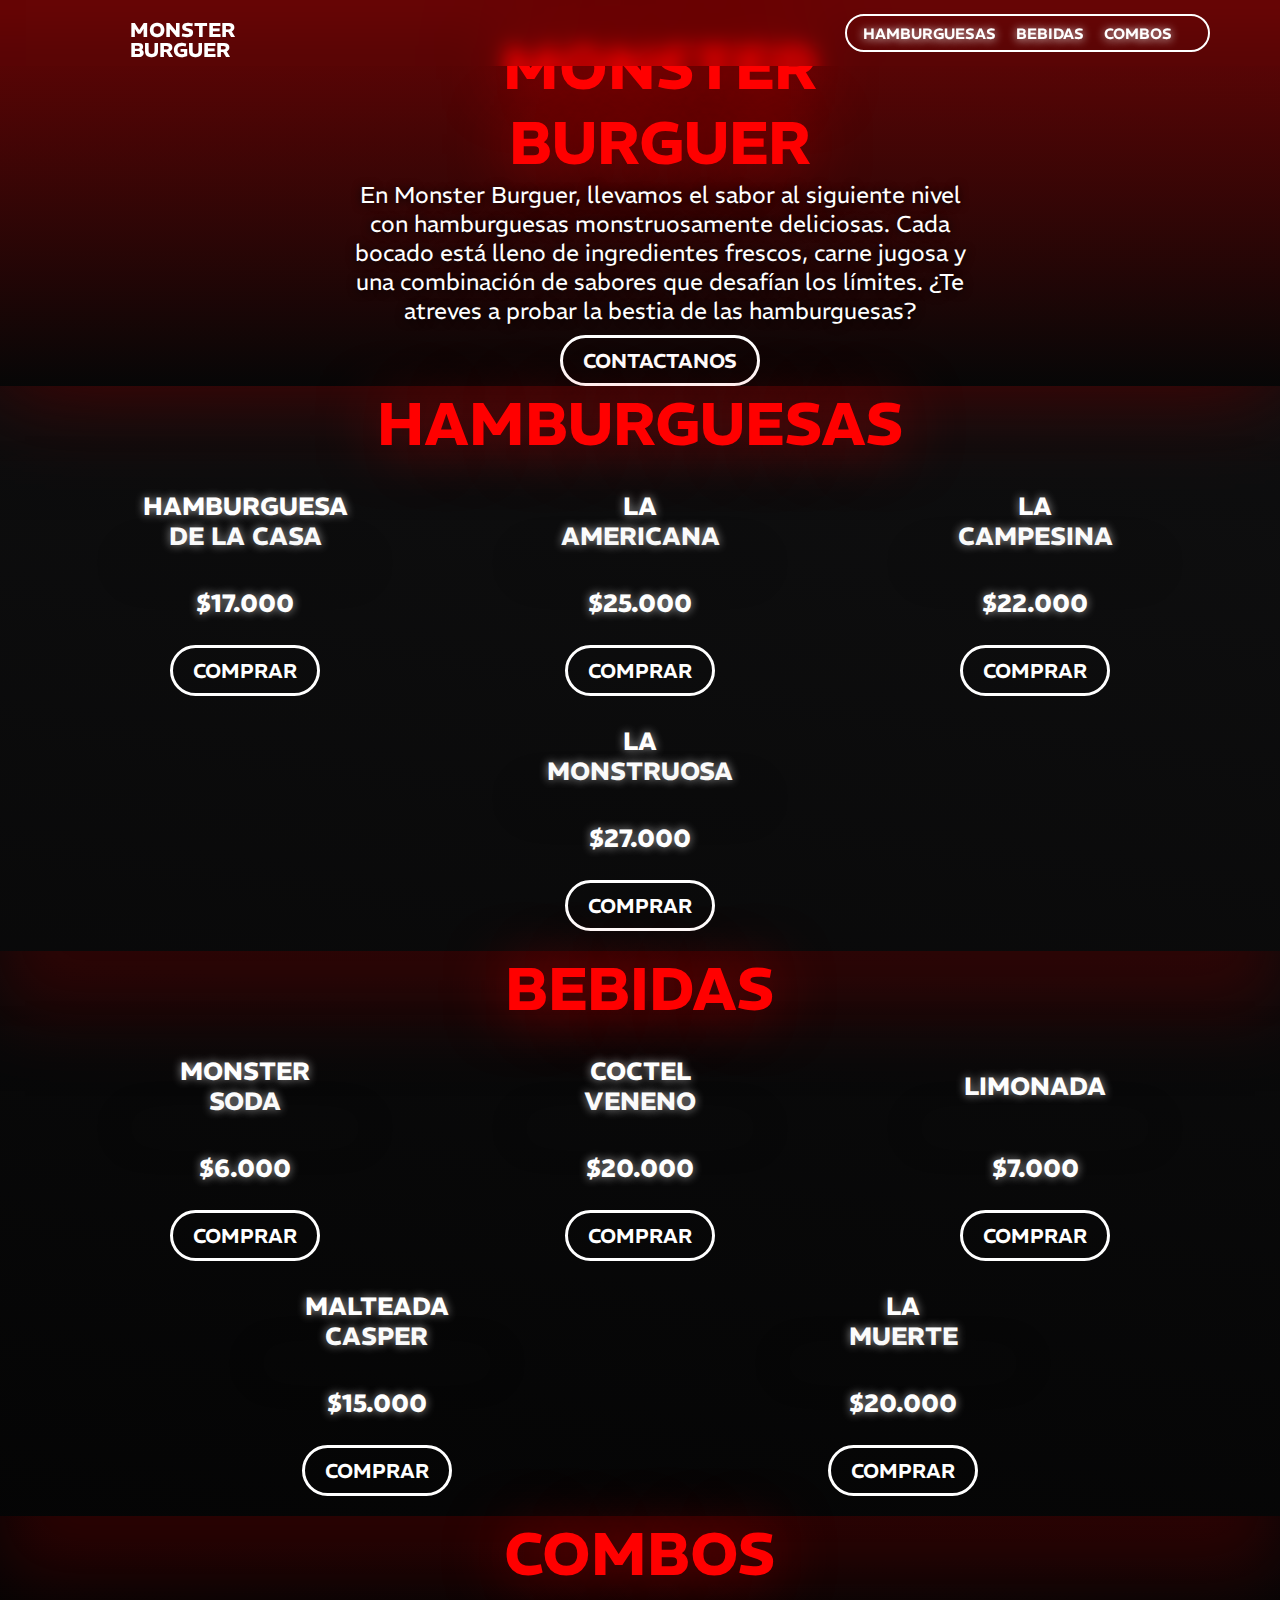
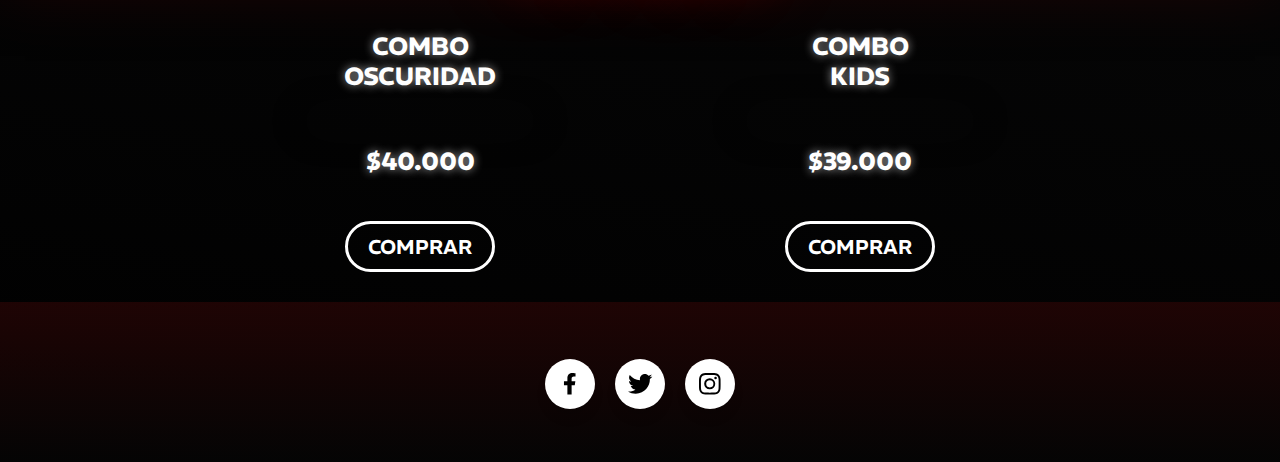
==== index.html @ de53c7fc "Add files via upload" ====
<!DOCTYPE html>
<html lang="es">
<head>
    <meta charset="UTF-8">
    <meta name="viewport" content="width=device-width, initial-scale=1.0">
    <title>Hamburguesas</title>
    <link rel="stylesheet" href="style.css">
    
    
</head>

<body>
    
    <header>
        <div class="barra-container">
            <img src="imagenes/LOGO VECTOR.png" alt="">
            <h1>MONSTER BURGUER</h1>
            <input type="checkbox" class="checkbox" id="menu">  
            
            <nav class="navbar">
                <div class="barra">
                    <ul>
                        <li><a href="#hamburguesas">HAMBURGUESAS</a></li>
                        <li><a href="#bebidas">BEBIDAS</a></li>
                        <li><a href="#combos">COMBOS</a></li>
                        <li><a href=""><link type="image/png" sizes="16x16" rel="icon" href=".../icons8-carrito de compras-win10-16.png"></a></li>
                    </ul>
                </div>
                
            </nav>
        </div>
        <div class="header-content">
          
            <div class="header-img">
                <img src="imagenes/RENOVADA SIN FONDO.png" alt="">

            </div>
            <div class="header-text">
                <h1 class="animate__animated animate__bounce"> MONSTER BURGUER</h1>
                <p>En Monster Burguer, llevamos el sabor al siguiente nivel con hamburguesas monstruosamente deliciosas. 
                    Cada bocado está lleno de ingredientes frescos, carne jugosa 
                    y una combinación de sabores que desafían los límites. ¿Te atreves a probar la bestia de las hamburguesas?</p>
                     <a href="formulario_compra.html"><button id="btn">CONTACTANOS</button></a>
                     
                     
            </div>
            
            </div>

            
        </div>
        
    </header>

    <section class="menu" id="hamburguesas">
        <div class="section-titulo">
                <h2>HAMBURGUESAS</h2>
        </div>      
        <div class="hamburguesa-container">
           
        <div class="hamburguesas-group">
            <h3>HAMBURGUESA DE LA CASA</h3>
                <img src="imagenes/HAMBURGUESA 1.png" alt="" id="hamburguesa_de_la_casa">
                <h3>$17.000</h3>

                    <a href="https://buy.stripe.com/test_eVa1464ozfow7aEfZ8" target="_blank">
                        <button id="btn">COMPRAR</button>
                    </a>
            </div>

            <div class="hamburguesas-group">
                <h3>LA AMERICANA</h3>
                <img src="imagenes/HAMBURGUESA 2.png" alt="" id="hambueguesa_la_americana">
                <h3>$25.000</h3>
                <a href="https://buy.stripe.com/test_bIY8wybR1eksgLecMM" target="_blank">
                    <button id="btn"
                >COMPRAR</button>
                </a>
                
                    
            
            </div>

            <div class="hamburguesas-group">
                <h3>LA CAMPESINA</h3>
                <img src="imagenes/HAMBURGUESA 3.png" alt="">
                <h3>$22.000</h3>

                <a href="https://buy.stripe.com/test_6oE28aaMXeks1QkeV3"  target="_blank">
                    <button id="btn">COMPRAR</button>
                </a>
            </div>

            <div class="hamburguesas-group">
                <h3>LA MONSTRUOSA</h3>
                <img src="imagenes/HAMBURGUESA 4.png" alt="">
                <h3>$27.000</h3>

                <a href="https://buy.stripe.com/test_6oE8wy2gr6S00MgbIQ"  target="_blank">
                    <button id="btn">COMPRAR</button>
                </a>
            </div>
        </div>
        <section class="menu" id="bebidas">
            <div class="section-titulo">
                <h2>BEBIDAS</h2>
            </div>  
            <div class="bebidas-container">
                <div class="bebidas-group">
                    <h3>MONSTER SODA</h3>
    
                    <img src="imagenes/BEBIDA 1.jpeg" alt="">
                    <h3>$6.000</h3>
                    <a href="https://buy.stripe.com/test_eVafZ0cV5gsA52w007" target="_blank">
                        <button id="btn">COMPRAR</button>
                    </a>
                </div>
                <div class="bebidas-group">
                    <h3>COCTEL VENENO</h3>
    
                    <img src="imagenes/BEBIDA 2.jpeg" alt="">
                    <h3>$20.000</h3>
                    <a href="https://buy.stripe.com/test_7sI5kmaMX6S0bqUfZ4"  target="_blank">
                        <button id="btn">COMPRAR</button>
                    </a>
                </div>
                <div class="bebidas-group">
                    <h3>LIMONADA</h3>
    
                    <img src="imagenes/BEBIDA 3.jpeg" alt="">
                    <h3>$7.000</h3>
                    <a href="https://buy.stripe.com/test_5kA9ACbR1fowgLe6ot"  target="_blank">
                        <button id="btn">COMPRAR</button>
                    </a>
                </div>
                <div class="bebidas-group">
                    <h3>MALTEADA CASPER</h3>
    
                    <img src="imagenes/BEBIDA 4.jpeg" alt="">
                    <h3>$15.000</h3>
                    <a href="https://buy.stripe.com/test_4gw6oqf3d0tCdz27sw" target="_blank">
                        <button id="btn">COMPRAR</button>
                    </a>
                </div>
                <div class="bebidas-group">
                    <h3>LA MUERTE</h3>
    
                    <img src="imagenes/BEBIDA 5.jpeg" alt="">
                    <h3>$20.000</h3>
                    <a href="https://buy.stripe.com/test_28o0024oz1xG9iM28b"  target="_blank">
                        <button id="btn">COMPRAR</button>
                    </a>
                </div>
                
            </div>

        </section>
          
        
    </section>
        <section class="menu" id="combos">
            <div class="section-titulo">
                <h2>COMBOS</h2>
            </div>  
            <div class="combos-container">
                <div class="combos-group">
                    <h3>COMBO OSCURIDAD</h3>
                    <img src="imagenes/COMBO 1.jpeg" alt="">
                    <h3>$40.000</h3>
                    
                    <a href="https://buy.stripe.com/test_14k6oq9ITdgo1Qk002" target="_blank">
                        <button id="btn">COMPRAR</button>
                    </a>
                </div>
                <div class="combos-group">
                    <h3>COMBO KIDS</h3>

                    <img src="imagenes/COMBO 2.jpeg" alt="">
                    <h3>$39.000</h3>
                    <a href="https://buy.stripe.com/test_3cs5km3kv90852wfYZ" target="_blank">
                        <button id="btn"
                        >COMPRAR</button>
                    </a>
                </div>
                

            </div>

        </section>
        <footer><ul class="wrapper">
            <li class="icon facebook">
              <span class="tooltip">Facebook</span>
              <svg
                viewBox="0 0 320 512"
                height="1.2em"
                fill="currentColor"
                xmlns="http://www.w3.org/2000/svg"
              >
                <path
                  d="M279.14 288l14.22-92.66h-88.91v-60.13c0-25.35 12.42-50.06 52.24-50.06h40.42V6.26S260.43 0 225.36 0c-73.22 0-121.08 44.38-121.08 124.72v70.62H22.89V288h81.39v224h100.17V288z"
                ></path>
              </svg>
            </li>
            <li class="icon twitter">
              <span class="tooltip">Twitter</span>
              <svg
                height="1.8em"
                fill="currentColor"
                viewBox="0 0 48 48"
                xmlns="http://www.w3.org/2000/svg"
                class="twitter"
              >
                <path
                  d="M42,12.429c-1.323,0.586-2.746,0.977-4.247,1.162c1.526-0.906,2.7-2.351,3.251-4.058c-1.428,0.837-3.01,1.452-4.693,1.776C34.967,9.884,33.05,9,30.926,9c-4.08,0-7.387,3.278-7.387,7.32c0,0.572,0.067,1.129,0.193,1.67c-6.138-0.308-11.582-3.226-15.224-7.654c-0.64,1.082-1,2.349-1,3.686c0,2.541,1.301,4.778,3.285,6.096c-1.211-0.037-2.351-0.374-3.349-0.914c0,0.022,0,0.055,0,0.086c0,3.551,2.547,6.508,5.923,7.181c-0.617,0.169-1.269,0.263-1.941,0.263c-0.477,0-0.942-0.054-1.392-0.135c0.94,2.902,3.667,5.023,6.898,5.086c-2.528,1.96-5.712,3.134-9.174,3.134c-0.598,0-1.183-0.034-1.761-0.104C9.268,36.786,13.152,38,17.321,38c13.585,0,21.017-11.156,21.017-20.834c0-0.317-0.01-0.633-0.025-0.945C39.763,15.197,41.013,13.905,42,12.429"
                ></path>
              </svg>
            </li>
            <li class="icon instagram">
              <span class="tooltip">Instagram</span>
              <svg
                xmlns="http://www.w3.org/2000/svg"
                height="1.2em"
                fill="currentColor"
                class="bi bi-instagram"
                viewBox="0 0 16 16"
              >
                <path
                  d="M8 0C5.829 0 5.556.01 4.703.048 3.85.088 3.269.222 2.76.42a3.917 3.917 0 0 0-1.417.923A3.927 3.927 0 0 0 .42 2.76C.222 3.268.087 3.85.048 4.7.01 5.555 0 5.827 0 8.001c0 2.172.01 2.444.048 3.297.04.852.174 1.433.372 1.942.205.526.478.972.923 1.417.444.445.89.719 1.416.923.51.198 1.09.333 1.942.372C5.555 15.99 5.827 16 8 16s2.444-.01 3.298-.048c.851-.04 1.434-.174 1.943-.372a3.916 3.916 0 0 0 1.416-.923c.445-.445.718-.891.923-1.417.197-.509.332-1.09.372-1.942C15.99 10.445 16 10.173 16 8s-.01-2.445-.048-3.299c-.04-.851-.175-1.433-.372-1.941a3.926 3.926 0 0 0-.923-1.417A3.911 3.911 0 0 0 13.24.42c-.51-.198-1.092-.333-1.943-.372C10.443.01 10.172 0 7.998 0h.003zm-.717 1.442h.718c2.136 0 2.389.007 3.232.046.78.035 1.204.166 1.486.275.373.145.64.319.92.599.28.28.453.546.598.92.11.281.24.705.275 1.485.039.843.047 1.096.047 3.231s-.008 2.389-.047 3.232c-.035.78-.166 1.203-.275 1.485a2.47 2.47 0 0 1-.599.919c-.28.28-.546.453-.92.598-.28.11-.704.24-1.485.276-.843.038-1.096.047-3.232.047s-2.39-.009-3.233-.047c-.78-.036-1.203-.166-1.485-.276a2.478 2.478 0 0 1-.92-.598 2.48 2.48 0 0 1-.6-.92c-.109-.281-.24-.705-.275-1.485-.038-.843-.046-1.096-.046-3.233 0-2.136.008-2.388.046-3.231.036-.78.166-1.204.276-1.486.145-.373.319-.64.599-.92.28-.28.546-.453.92-.598.282-.11.705-.24 1.485-.276.738-.034 1.024-.044 2.515-.045v.002zm4.988 1.328a.96.96 0 1 0 0 1.92.96.96 0 0 0 0-1.92zm-4.27 1.122a4.109 4.109 0 1 0 0 8.217 4.109 4.109 0 0 0 0-8.217zm0 1.441a2.667 2.667 0 1 1 0 5.334 2.667 2.667 0 0 1 0-5.334z"
                ></path>
              </svg>
            </li>
          </ul>
          
</body>
</html>
---- style.css ----
@import url('https://fonts.googleapis.com/css2?family=REM:ital,wght@0,100..900;1,100..900&display=swap');
html{
    scroll-behavior: smooth;
}
*{
    margin: 0;
    padding: 0;
    box-sizing: border-box;
    text-decoration: none;
    list-style: none;
}
body{

    width: 100%;
    overflow-x: hidden;
    font-optical-sizing: auto;
    font-weight: 600;

    font-family: "REM", serif;
    font-optical-sizing: auto;
    font-style: normal;   
    background: -webkit-linear-gradient(8deg, #000000,#060607);background: linear-gradient(8deg, #000000,#121213);
    
}

body::-webkit-scrollbar{
    width: 6px;     /* Tamaño del scroll en vertical */
    height: 3px;
    background-color: rgb(7, 7, 7);
    
    margin-left: 20px;
    
    
      /* Ocultar scroll */
}
body::-webkit-scrollbar-button{
    height: 70px;
}

body::-webkit-scrollbar-thumb{
    
    background-color: rgb(241, 0, 0);
    border-radius: 20px;
    height: 10px;
    
    box-shadow: 1px 1px 20px rgb(0, 0, 0);
}
section{
    width: 100%;
}
h3{
    text-shadow: rgba(255, 255, 255, 0.63) 0px 0px 10px;

    border-radius: 30px;
    height: 60px;
    display: flex;
    justify-content: center;
    align-items: center;
    text-align: center;
    min-height: 80px; /* Ajusta según necesidad */
    line-height: 1.2;
    white-space: pre-line;
   margin-bottom: 20px;
    text-align: center;
    color: #ffffff;
    font-size: 25px;

}
p{  
    font-weight: 360;
    text-align: center;
    color: white;
}
a{
    text-decoration: none;
    color: #F20C0C;
}
.checkbox{
    display: none;
}
.barra-container{
    backdrop-filter: blur(10px);
    padding-left: 70px;
    margin-bottom: 10px;
    display: flex;
    position: fixed;
    width: 100%;
    height: 66px;
}
.barra-container h1{
    font-size: 20px;
    line-height: 1.0;
    gap: 20px;
    padding-top: 20px;
    padding-left: 10px;
    color: rgb(255, 255, 255);
}

.barra-container img {
    color: white;
    margin-top: 10px;
    padding-left: 50px;
    height: 56px;
    width: auto;
}
.barra li:hover,
:focus {
  color: #ffffff;
  background: #ff0022;
  box-shadow: 0 0 5px #ff0000, 0 0 20px #ff0000, 0 0 20px #c90101,
    0 0 100px #a50000;
}
.navbar{
    padding-left: 50px;
    padding-right: 70px;
    display: flex;
    justify-content: flex-end;
    align-items: center;
    width: 100%;
}
.barra ul {
    padding: 7px 16px;
    border: #ffffff 2px solid;
    border-radius: 70px;
    

    display: flex;
    gap: 20px;
}

.barra ul li {
    
    list-style: none;
}


.barra ul li a {
    text-shadow: #f0eeee 0px 1px 10px;
    color: white;
    text-decoration: none;
    font-size: 15px;
}

#barra {
    display: none;
}


.header-content img{
    margin-top: 20px;
    filter: drop-shadow(0 0 20px #000000);
    height: 500px;
}
.header-content{
    padding: 0px 20px;
    box-shadow: 0 0 90px 0 #520101;
    background-image:linear-gradient(
        rgba(134, 0, 0, 0.74),
        rgba(5, 5, 5, 0.856)), url(imagenes/pexels-jonathanborba-2983101.jpg);
    background-size:cover;
    background-repeat: no-repeat;
   
    display: flex;
    justify-content: center;
    align-items: center;

}
.header-text{
    margin-top: 30px;
    text-align: center;
    width: 50%;
    margin-left: px;
}
.header-img{
    
    padding: 20px;
}
.header-text h1{
    padding: 0px 10px;
    text-shadow: #ff00008c 0px 1px 60px;
    color: #ff0000;
    font-size: 60px;
}
.header-text p{
    text-shadow: #000000 0px 1px 10px;
    padding-bottom: 10px;
    font-size: 23px;
}

button {
    
    font-family: "REM", serif;
    font-weight: 600;

    text-decoration: none;
    padding: 10px 20px;
    text-transform: uppercase;
    border-radius: 60px;
    font-size: 20px;
    color: #ffffff;
    background: transparent;
    cursor: pointer;
    box-shadow: transparent;
    border: 3px solid #ffffff;
    transition: 0.5s ease;
    user-select: none;
  }
  
  #btn:hover,
  :focus {
    color: #ffffff;
    background: #ff0022;
    border: 3px solid #ee1f1f;
    box-shadow: 0 0 5px #ff0000, 0 0 20px #ff0000, 0 0 20px #c90101,
      0 0 100px #a50000;
  }
.section-titulo{
    display: flex;
    justify-content: center;
    align-items: center;
}
.section-titulo h2{
    text-shadow: #ff00008c 0px 1px 60px;
    color: #ff0000;    
    font-size: 60px;
}
.hamburguesa-container {
    flex-wrap: wrap; 
    justify-content: center; 
    box-shadow: 0 60px 70px  #5201017c;
    justify-content: space-evenly;
    padding: 10px;
    align-items: center;
    display: flex;
    margin: (0 2px 7px rgb(255, 23, 23));
}


.hamburguesa-nombre{
    display: block;
}
.hamburguesas-group{

    width: 20px;
    height: auto;
    padding: 10px 150px;
    margin-left: 10px;
    margin-right: 10px;
    border-radius: 10px;
    display: flex;
    flex-direction: column;
    align-items: center;
    justify-content: space-between;
}
.hamburguesas-group h3{
    text-align: center;
    color: white;
    margin-bottom: 2px;
}
.hamburguesas-group img{
    border-radius: 20px;
    box-shadow: #000000 0px 0px 40px 1px;
    border: #000000;
    width: 230px;
    height: auto;
}
.bebidas-group{
    
    width: 20px;
    height: auto;
    padding: 10px 150px;
    margin-left: 10px;
    margin-right: 10px;
    border-radius: 10px;
    display: flex;
    flex-direction: column;
    align-items: center;
    justify-content: space-between;
}
.bebidas-container{
    
    flex-wrap: wrap; 
    justify-content: center; 
    box-shadow: 0 60px 70px  #5201017c;
    justify-content: space-evenly;
    padding: 10px;
    align-items: center;
    display: flex;
    margin: (0 2px 7px rgb(255, 23, 23));
}


.bebidas-group img{
    border-radius: 20px;
    box-shadow: #252527 0px 0px 40px 1px;
    border: #000000;
    width: 230px;
    height: auto;


}
.bebidas-group h3{
    text-align: center;
    color: white;
    margin-bottom: 2px;
    
    
}
.combos-container{
    flex-wrap: wrap; 
    justify-content: center; 
    padding-top: 20px;
    display: flex;
    align-items: center;
    justify-content: space-evenly;
    margin: (0 2px 7px black);
}
.combos-group{
    width: 20px;
    height: auto;
    padding: 10px 10px;
    margin-left: 10px;
    margin-right: 10px;
    border-radius: 10px;
    display: flex;
    flex-direction: column;
    align-items: center;
    justify-content: space-between;
}
.combos-group img{
    border-radius: 20px;
    box-shadow: #252527 0px 0px 40px 1px;
    border: #000000;
    width: 230px;
    height: auto;
    
}
footer
{   width: auto;
    background-image:linear-gradient(
        rgba(41, 5, 5, 0.74),
        rgba(5, 5, 5, 0.856)), url(imagenes/pexels-jonathanborba-2983101.jpg) ;

    background-size: cover;
    background-position-y: 29%;
    
    
    padding: 20px;
    text-align: center;
    font-size: 20px;
    margin-top: 20px;
}
/* From Uiverse.io by david-mohseni */ 
.wrapper {
    align-items: center;
    display: inline-flex;
    list-style: none;
    height: 120px;
    width: 100%;
    padding-top: 4px;
    font-family: "Poppins", sans-serif;
    justify-content: center;
  }
  
  .wrapper .icon {
    position: relative;
    background: #fff;
    border-radius: 50%;
    margin: 10px;
    width: 50px;
    height: 50px;
    font-size: 18px;
    display: flex;
    justify-content: center;
    align-items: center;
    flex-direction: column;
    box-shadow: 0 10px 10px rgba(0, 0, 0, 0.1);
    cursor: pointer;
    transition: all 0.2s cubic-bezier(0.68, -0.55, 0.265, 1.55);
  }
  
  .wrapper .tooltip {
    position: absolute;
    top: 0;
    font-size: 14px;
    background: #fff;
    color: #fff;
    padding: 5px 8px;
    border-radius: 5px;
    box-shadow: 0 10px 10px rgba(0, 0, 0, 0.1);
    opacity: 0;
    pointer-events: none;
    transition: all 0.3s cubic-bezier(0.68, -0.55, 0.265, 1.55);
  }
  
  .wrapper .tooltip::before {
    position: absolute;
    content: "";
    height: 8px;
    width: 8px;
    background: #fff;
    bottom: -3px;
    left: 50%;
    transform: translate(-50%) rotate(45deg);
    transition: all 0.3s cubic-bezier(0.68, -0.55, 0.265, 1.55);
  }
  
  .wrapper .icon:hover .tooltip {
    top: -45px;
    opacity: 1;
    visibility: visible;
    pointer-events: auto;
  }
  
  .wrapper .icon:hover span,
  .wrapper .icon:hover .tooltip {
    text-shadow: 0px -1px 0px rgba(0, 0, 0, 0.1);
  }
  
  .wrapper .facebook:hover,
  .wrapper .facebook:hover .tooltip,
  .wrapper .facebook:hover .tooltip::before {
    background: #1877f2;
    color: #fff;
  }
  
  .wrapper .twitter:hover,
  .wrapper .twitter:hover .tooltip,
  .wrapper .twitter:hover .tooltip::before {
    background: #1da1f2;
    color: #fff;
  }
  
  .wrapper .instagram:hover,
  .wrapper .instagram:hover .tooltip,
  .wrapper .instagram:hover .tooltip::before {
    background: #e4405f;
    color: #fff;
  }
  /*RESPOSIVE*/
  @media (max-width: 600px) {
    .header-content{
        display: flex;
    }
    .header-text{
        width: 100%;
    }
    .header-content img{
        height: 270px;
    }
    .header-text h1{

        font-size: 35px;
    }
    .header-text p{
        display: none;
        font-size: 15px;
    }
    .hamburguesas-group img{
        width: 150px;
    }
    .bebidas-group img{
        width: 150px;
    }
    .combos-group img{
        width: 150px;
    }
  }
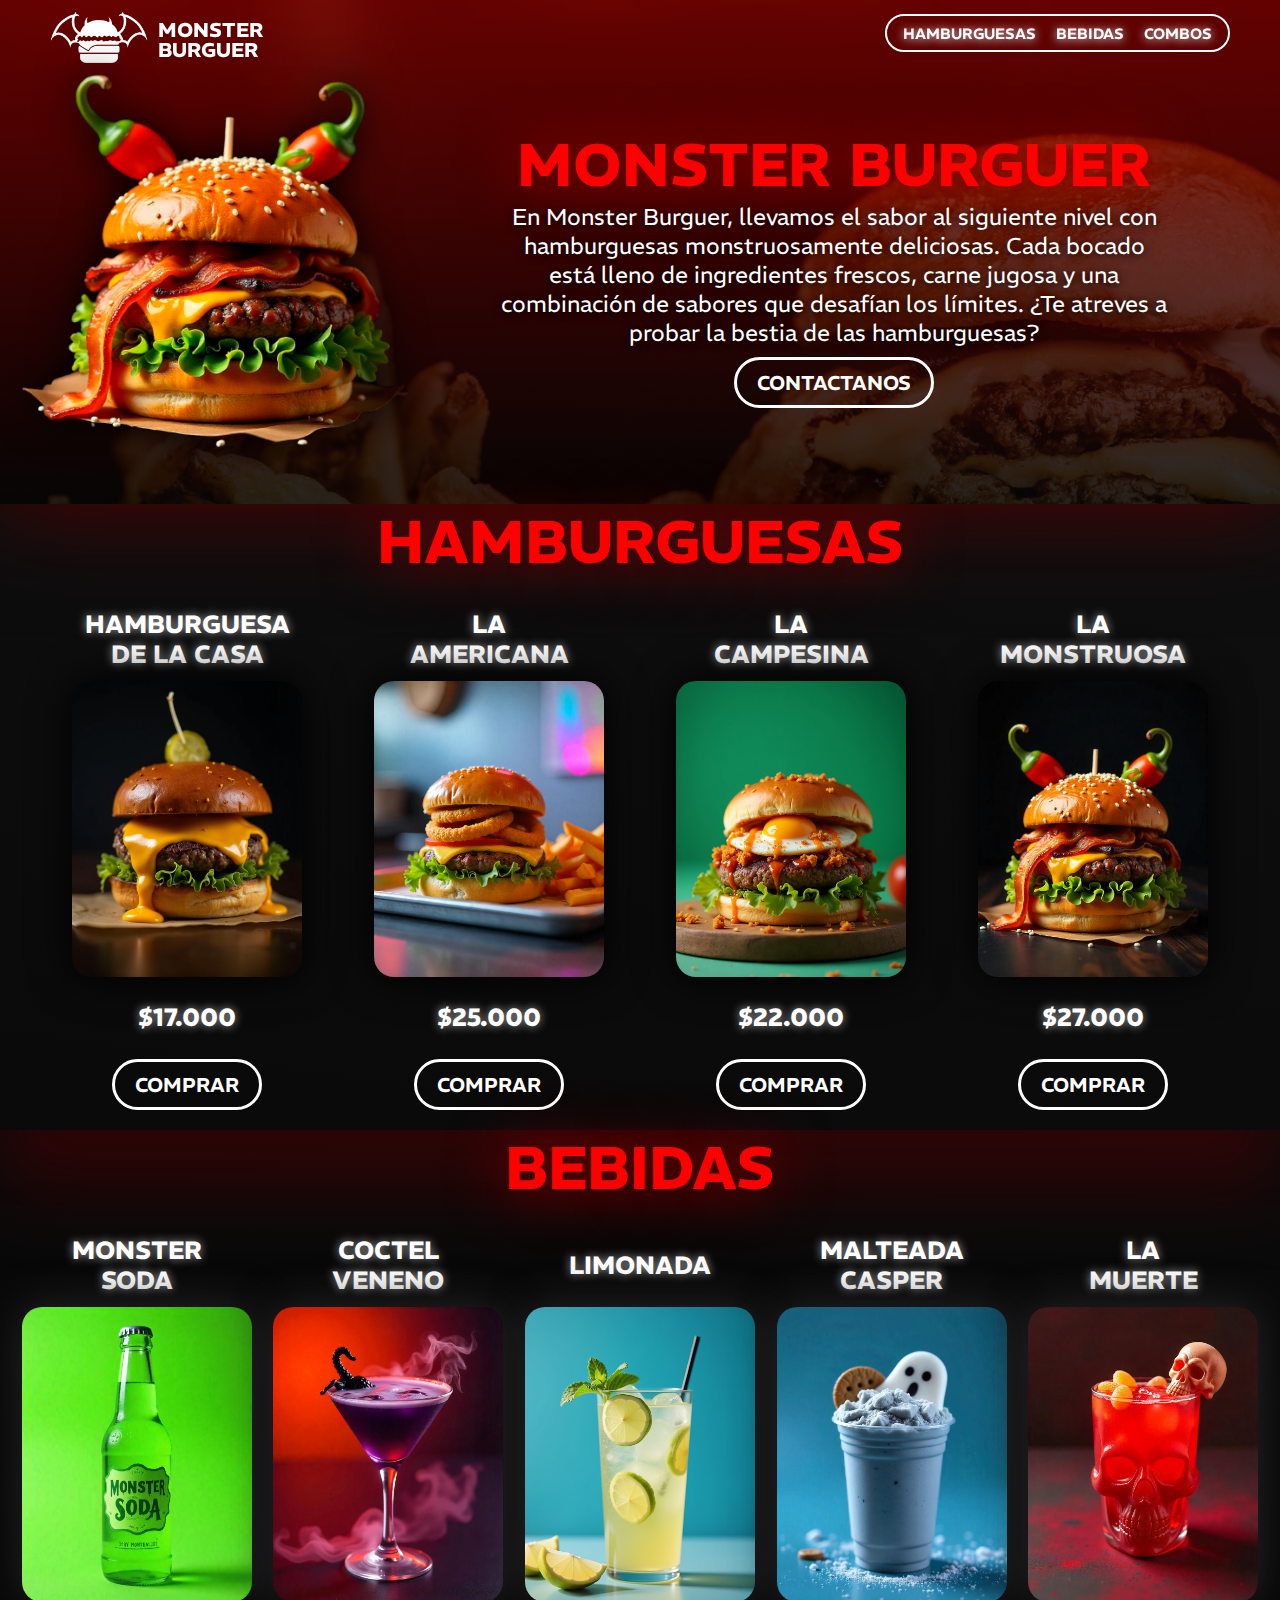
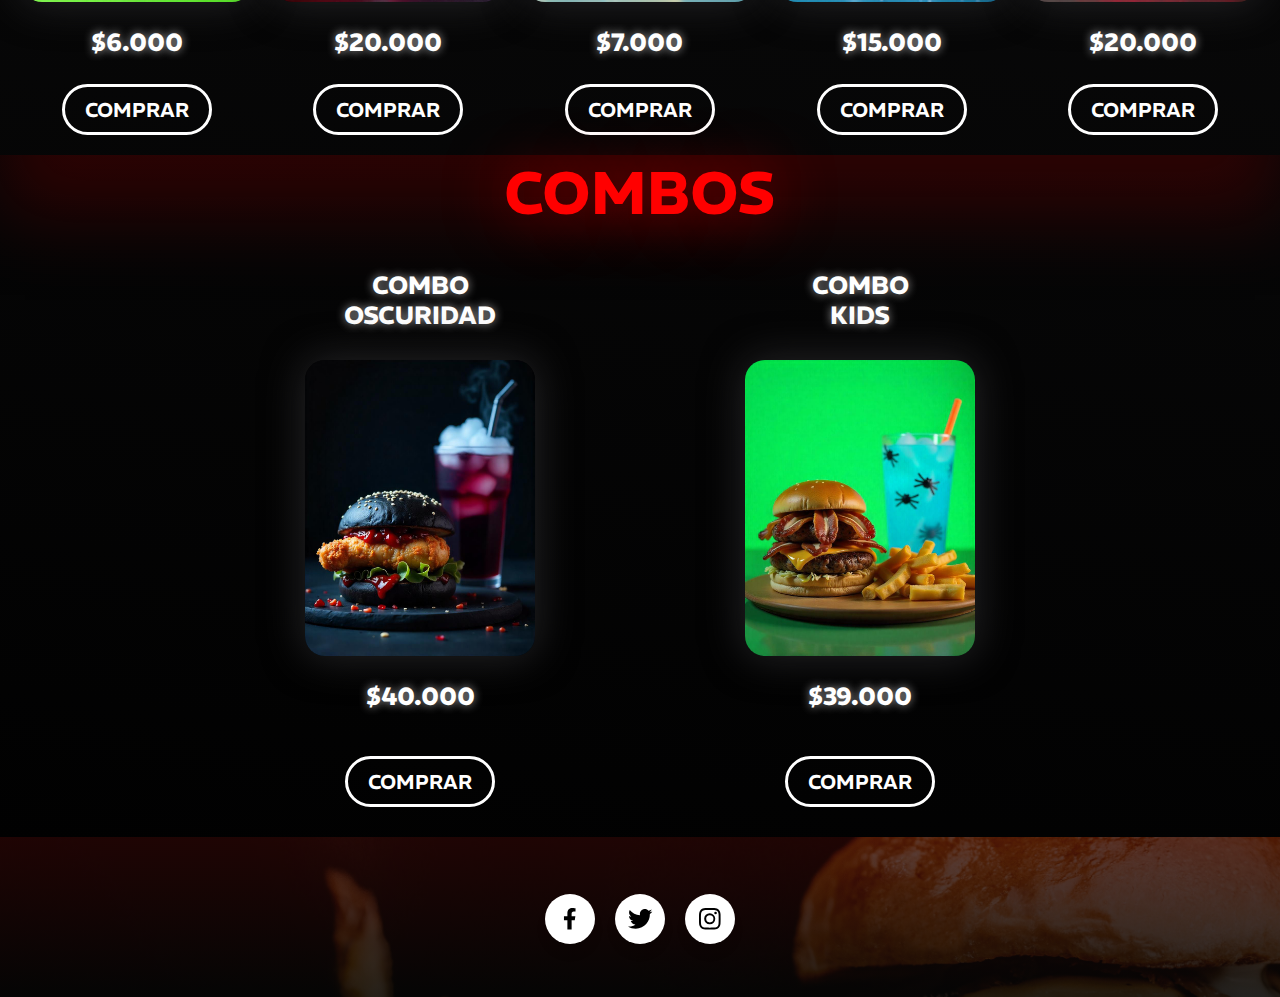
==== commit 3000f085: "Add files via upload" ====
--- a/index.html
+++ b/index.html
@@ -13,9 +13,12 @@
     
     <header>
         <div class="barra-container">
-            <img src="imagenes/LOGO VECTOR.png" alt="">
-            <h1>MONSTER BURGUER</h1>
+            <div class="logo">
+                <img src="imagenes/LOGO VECTOR.png" alt="">
+            <h1>MONSTER <br> BURGUER</h1>
             <input type="checkbox" class="checkbox" id="menu">  
+            </div>
+            
             
             <nav class="navbar">
                 <div class="barra">
@@ -23,7 +26,6 @@
                         <li><a href="#hamburguesas">HAMBURGUESAS</a></li>
                         <li><a href="#bebidas">BEBIDAS</a></li>
                         <li><a href="#combos">COMBOS</a></li>
-                        <li><a href=""><link type="image/png" sizes="16x16" rel="icon" href=".../icons8-carrito de compras-win10-16.png"></a></li>
                     </ul>
                 </div>
                 
--- a/style.css
+++ b/style.css
@@ -1,6 +1,8 @@
 
 @import url('https://fonts.googleapis.com/css2?family=REM:ital,wght@0,100..900;1,100..900&display=swap');
 html{
+    max-width: 100%;
+    overflow-x: hidden;
     scroll-behavior: smooth;
 }
 *{
@@ -12,6 +14,7 @@
 }
 body{
 
+
     width: 100%;
     overflow-x: hidden;
     font-optical-sizing: auto;
@@ -80,8 +83,10 @@
     display: none;
 }
 .barra-container{
+    align-items: center;
+    justify-content: space-between;
     backdrop-filter: blur(10px);
-    padding-left: 70px;
+    padding: 0px 50px;
     margin-bottom: 10px;
     display: flex;
     position: fixed;
@@ -100,7 +105,6 @@
 .barra-container img {
     color: white;
     margin-top: 10px;
-    padding-left: 50px;
     height: 56px;
     width: auto;
 }
@@ -112,12 +116,9 @@
     0 0 100px #a50000;
 }
 .navbar{
-    padding-left: 50px;
-    padding-right: 70px;
-    display: flex;
     justify-content: flex-end;
-    align-items: center;
-    width: 100%;
+    display: flex;
+    align-items: center;
 }
 .barra ul {
     padding: 7px 16px;
@@ -148,7 +149,7 @@
 
 
 .header-content img{
-    margin-top: 20px;
+    margin-top: 0px;
     filter: drop-shadow(0 0 20px #000000);
     height: 500px;
 }
@@ -169,20 +170,17 @@
 .header-text{
     margin-top: 30px;
     text-align: center;
-    width: 50%;
-    margin-left: px;
-}
-.header-img{
-    
-    padding: 20px;
-}
+}
+
 .header-text h1{
-    padding: 0px 10px;
+    justify-content: center;
+    display: flex;
     text-shadow: #ff00008c 0px 1px 60px;
     color: #ff0000;
     font-size: 60px;
 }
 .header-text p{
+    padding: 0px 90px;
     text-shadow: #000000 0px 1px 10px;
     padding-bottom: 10px;
     font-size: 23px;
@@ -242,9 +240,8 @@
 }
 .hamburguesas-group{
 
-    width: 20px;
-    height: auto;
-    padding: 10px 150px;
+    height: auto;
+    margin: 10px 50px;
     margin-left: 10px;
     margin-right: 10px;
     border-radius: 10px;
@@ -254,6 +251,7 @@
     justify-content: space-between;
 }
 .hamburguesas-group h3{
+    width: 20px;
     text-align: center;
     color: white;
     margin-bottom: 2px;
@@ -267,9 +265,8 @@
 }
 .bebidas-group{
     
-    width: 20px;
-    height: auto;
-    padding: 10px 150px;
+    height: auto;
+    margin: 10px 50px;
     margin-left: 10px;
     margin-right: 10px;
     border-radius: 10px;
@@ -301,6 +298,8 @@
 
 }
 .bebidas-group h3{
+    width: 20px;
+
     text-align: center;
     color: white;
     margin-bottom: 2px;
@@ -438,8 +437,30 @@
     background: #e4405f;
     color: #fff;
   }
+  .logo{
+    display: flex;
+  }
   /*RESPOSIVE*/
   @media (max-width: 600px) {
+    .logo{
+        visibility: hidden;
+        display: none;
+    }
+    .barra-container{
+        justify-content: center;
+    }
+    
+    
+    
+       
+   
+    
+    .section-titulo h2{
+        font-size: 26px;
+    }
+    h3{
+        font-size: 20px;
+    }
     .header-content{
         display: flex;
     }
@@ -447,16 +468,17 @@
         width: 100%;
     }
     .header-content img{
-        height: 270px;
+        height: 180px;
     }
     .header-text h1{
 
-        font-size: 35px;
+        font-size: 25px;
     }
     .header-text p{
-        display: none;
-        font-size: 15px;
-    }
+        padding: 0px 1px;
+        font-size: 10px;
+    }
+    
     .hamburguesas-group img{
         width: 150px;
     }
@@ -466,6 +488,11 @@
     .combos-group img{
         width: 150px;
     }
+    button{
+        font-size: 15px;
+        padding: 5px 10px;
+    }
+   
   } 
 
 
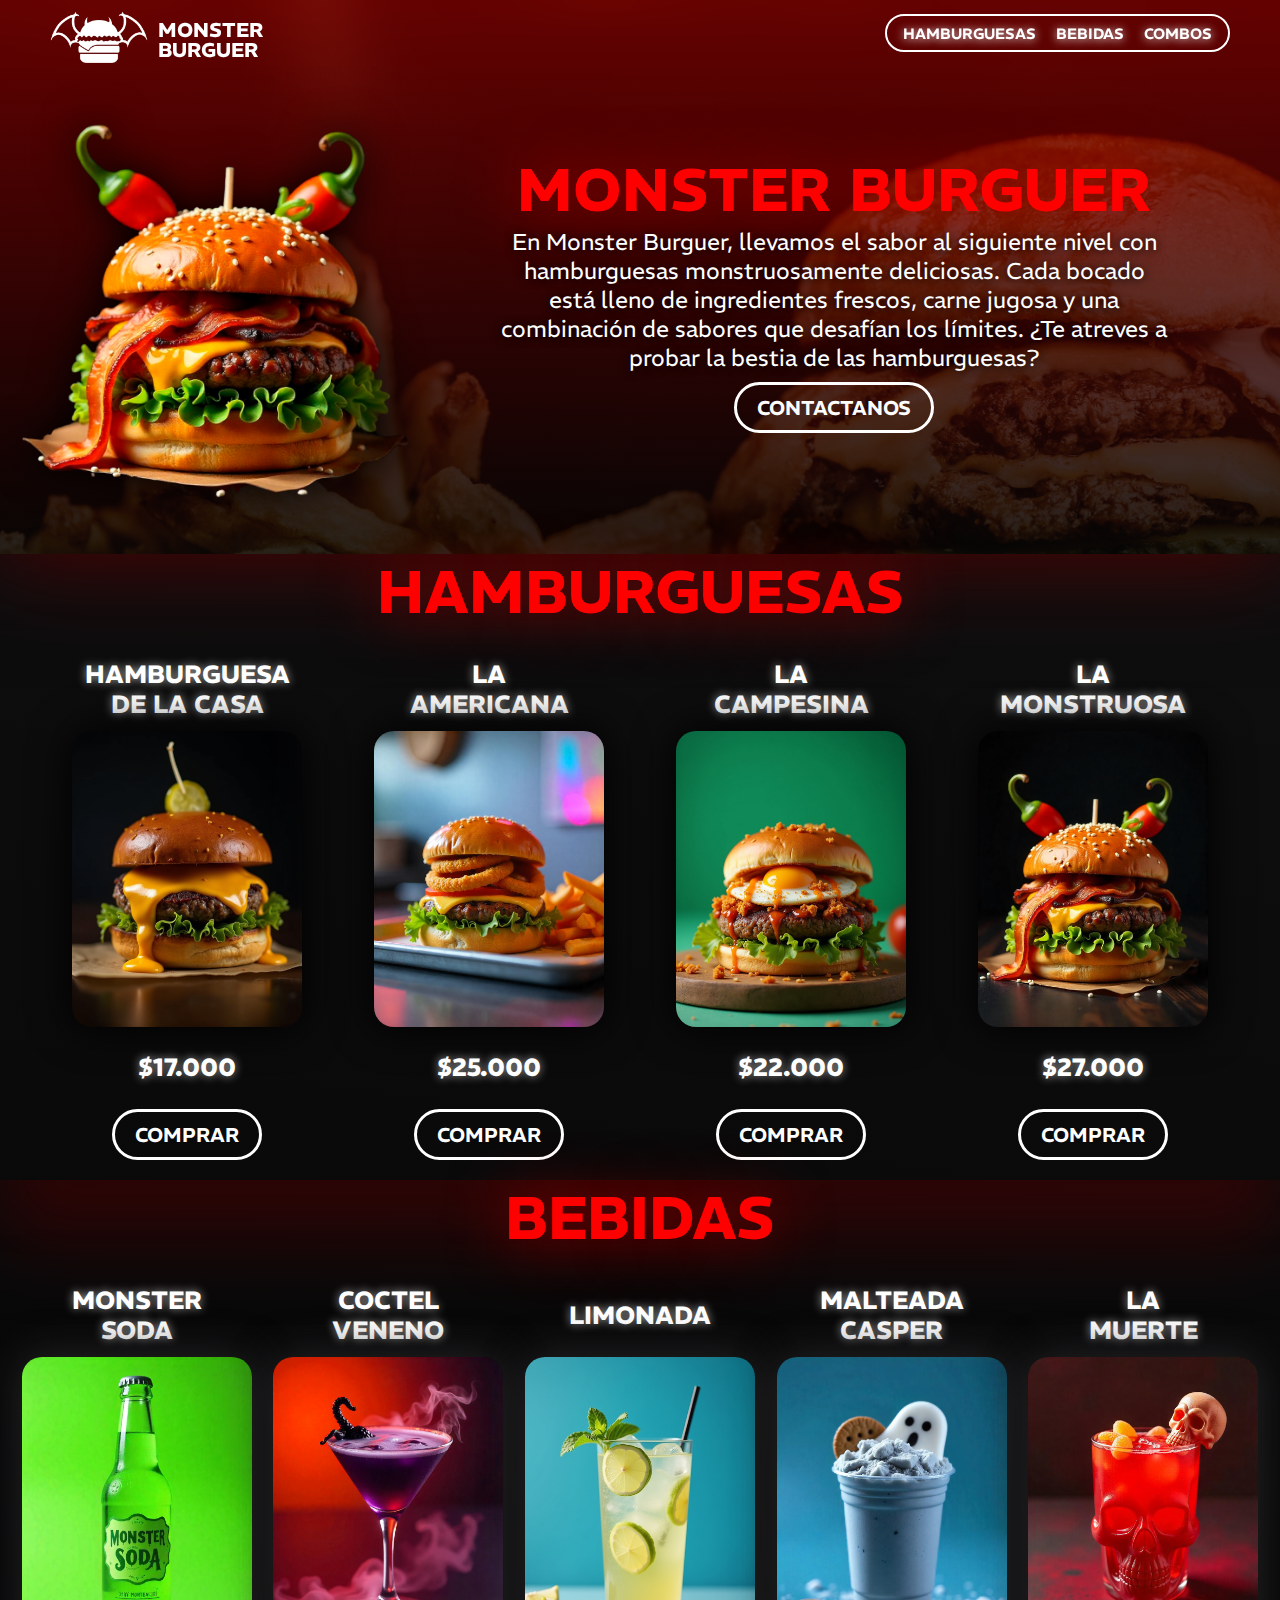
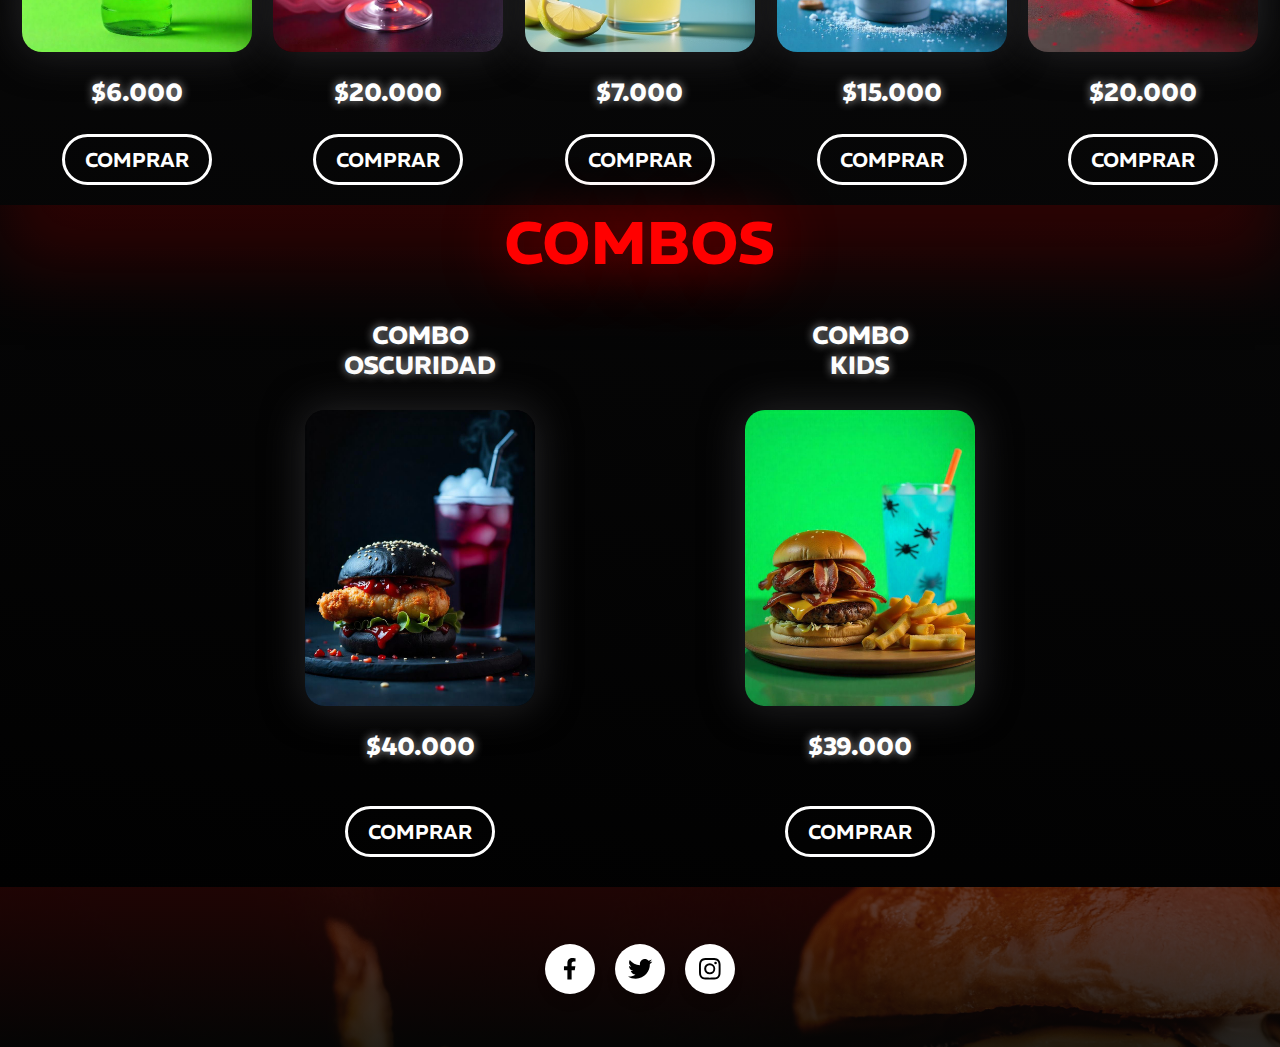
==== commit 14a7c2d8: "Update index.html" ====
--- a/index.html
+++ b/index.html
@@ -234,4 +234,4 @@
           </ul>
           
 </body>
-</html>+</html>
--- a/style.css
+++ b/style.css
@@ -149,7 +149,7 @@
 
 
 .header-content img{
-    margin-top: 0px;
+    margin-top: 50px;
     filter: drop-shadow(0 0 20px #000000);
     height: 500px;
 }
